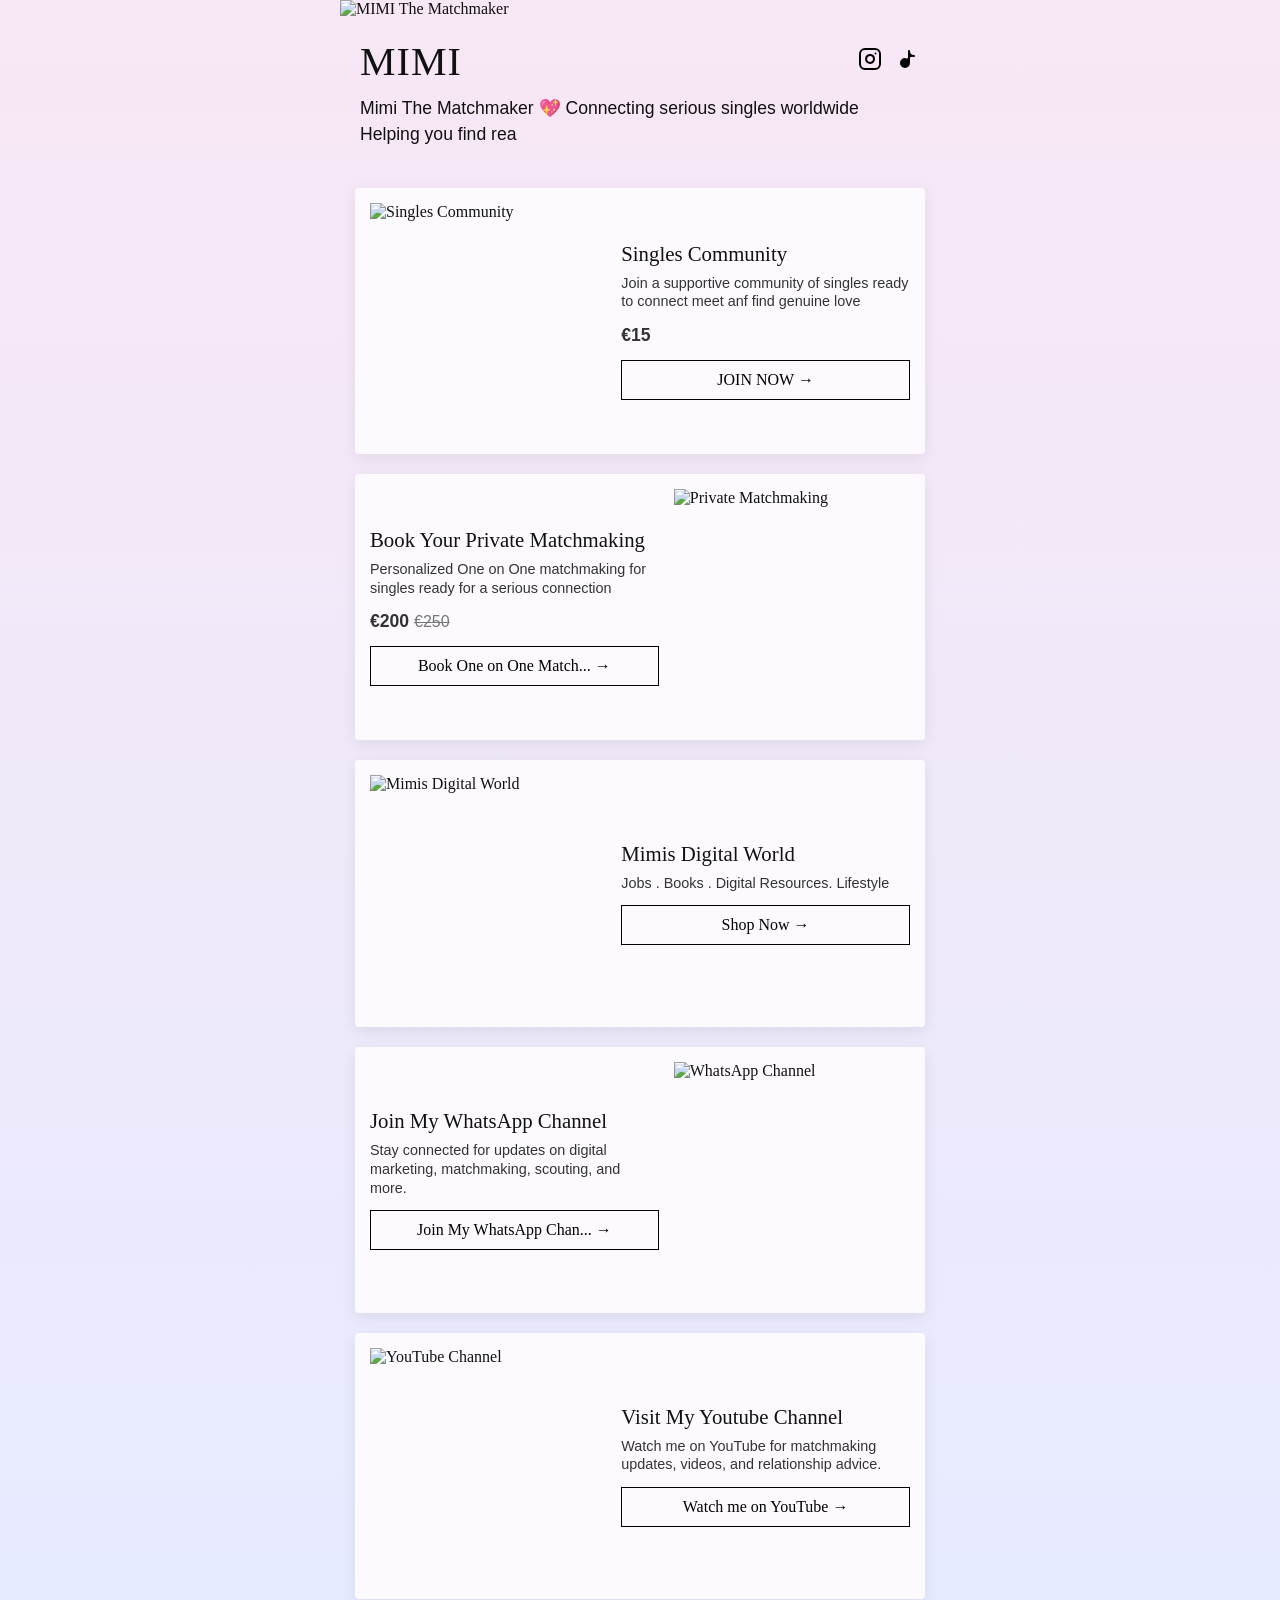
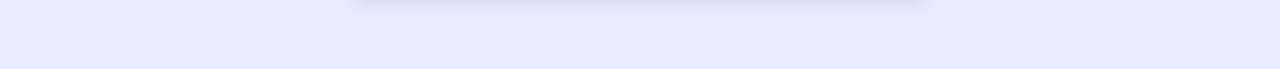
==== index.html @ 8a3f6053 "Update index.html" ====
<!DOCTYPE html>
<html lang="en">
<head>
  <meta charset="UTF-8">
  <meta name="viewport" content="width=device-width, initial-scale=1.0">
  <title>MIMI The Matchmaker</title>
  <link rel="stylesheet" href="style.css">
</head>
<body>

  <div class="container">
    <img src="banner.jpg" alt="MIMI The Matchmaker" class="hero-image">

    <div class="header-section">
      <div class="name-social">
        <h1>MIMI</h1>
        <div class="social-icons">
          <a href="#"><svg width="24" height="24" viewBox="0 0 24 24" fill="none" stroke="black" stroke-width="2" stroke-linecap="round" stroke-linejoin="round"><rect x="2" y="2" width="20" height="20" rx="5" ry="5"></rect><path d="M16 11.37A4 4 0 1 1 12.63 8 4 4 0 0 1 16 11.37z"></path><line x1="17.5" y1="6.5" x2="17.51" y2="6.5"></line></svg></a>
          <a href="#"><svg width="24" height="24" viewBox="0 0 24 24" fill="black" stroke="black" stroke-width="2" stroke-linecap="round" stroke-linejoin="round"><path d="M9 12a4 4 0 1 0 4 4V4a5 5 0 0 0 5 5"></path></svg></a>
        </div>
      </div>
      <p class="bio">Mimi The Matchmaker 💖 Connecting serious singles worldwide Helping you find rea</p>
    </div>

    <div class="card">
      <img src="card1.jpg" alt="Singles Community">
      <div class="card-content">
        <h2>Singles Community</h2>
        <p>Join a supportive community of singles ready to connect meet anf find genuine love</p>
        <p class="price">€15</p>
        <a href="#" class="btn">JOIN NOW &rarr;</a>
      </div>
    </div>

    <div class="card">
      <div class="card-content">
        <h2>Book Your Private Matchmaking</h2>
        <p>Personalized One on One matchmaking for singles ready for a serious connection</p>
        <p class="price">€200 <span class="old-price">€250</span></p>
        <a href="#" class="btn">Book One on One Match... &rarr;</a>
      </div>
      <img src="card2.jpg" alt="Private Matchmaking">
    </div>

    <div class="card">
      <img src="card3.jpg" alt="Mimis Digital World">
      <div class="card-content">
        <h2>Mimis Digital World</h2>
        <p>Jobs . Books . Digital Resources. Lifestyle</p>
        <a href="#" class="btn">Shop Now &rarr;</a>
      </div>
    </div>

    <div class="card">
      <div class="card-content">
        <h2>Join My WhatsApp Channel</h2>
        <p>Stay connected for updates on digital marketing, matchmaking, scouting, and more.</p>
        <a href="#" class="btn">Join My WhatsApp Chan... &rarr;</a>
      </div>
      <img src="card4.jpg" alt="WhatsApp Channel">
    </div>

    <div class="card">
      <img src="card5.jpg" alt="YouTube Channel">
      <div class="card-content">
        <h2>Visit My Youtube Channel</h2>
        <p>Watch me on YouTube for matchmaking updates, videos, and relationship advice.</p>
        <a href="#" class="btn">Watch me on YouTube &rarr;</a>
      </div>
    </div>

  </div>

</body>
</html>
---- style.css ----
* {
  margin: 0;
  padding: 0;
  box-sizing: border-box;
}

body {
  font-family: Georgia, 'Times New Roman', serif;
  background: linear-gradient(to bottom, #f8e7f5, #e6ebff);
  color: #111;
  min-height: 100vh;
  padding-bottom: 50px;
}

.container {
  max-width: 600px;
  margin: 0 auto;
  background-color: transparent;
}

/* Top Banner */
.hero-image {
  width: 100%;
  display: block;
  height: auto;
}

/* Header & Bio */
.header-section {
  padding: 20px;
}

.name-social {
  display: flex;
  justify-content: space-between;
  align-items: center;
  margin-bottom: 10px;
}

h1 {
  font-size: 2.5rem;
  font-weight: normal;
  letter-spacing: 1px;
}

.social-icons a {
  text-decoration: none;
  font-size: 1.5rem;
  margin-left: 10px;
}

.bio {
  font-family: Arial, sans-serif;
  font-size: 1.1rem;
  line-height: 1.5;
}

/* Cards */
.card {
  background: #fdfaff;
  margin: 20px 15px;
  padding: 15px;
  display: flex;
  gap: 15px;
  border-radius: 4px;
  box-shadow: 0 4px 15px rgba(0, 0, 0, 0.08);
  align-items: center;
}

.card img {
  width: 45%;
  object-fit: cover;
  aspect-ratio: 1 / 1;
}

.card-content {
  width: 55%;
  display: flex;
  flex-direction: column;
  gap: 8px;
}

.card h2 {
  font-size: 1.3rem;
  font-weight: normal;
}

.card p {
  font-family: Arial, sans-serif;
  font-size: 0.9rem;
  line-height: 1.3;
  color: #333;
}

.price {
  font-size: 1.1rem !important;
  font-weight: bold;
  margin-top: 5px;
}

.old-price {
  text-decoration: line-through;
  color: #777;
  font-weight: normal;
  font-size: 1rem;
}

/* Buttons */
.btn {
  display: inline-block;
  text-align: center;
  padding: 10px;
  border: 1.5px solid #000;
  color: #000;
  text-decoration: none;
  font-family: Georgia, serif;
  font-size: 1rem;
  margin-top: 5px;
  background-color: #fdfaff;
  transition: background 0.2s;
}

.btn:hover {
  background-color: #f0f0f0;
}

/* Mobile Responsive */
@media (max-width: 500px) {
  .card {
    flex-direction: column;
  }
  .card img, .card-content {
    width: 100%;
  }
  .card img {
    max-height: 250px;
  }
}
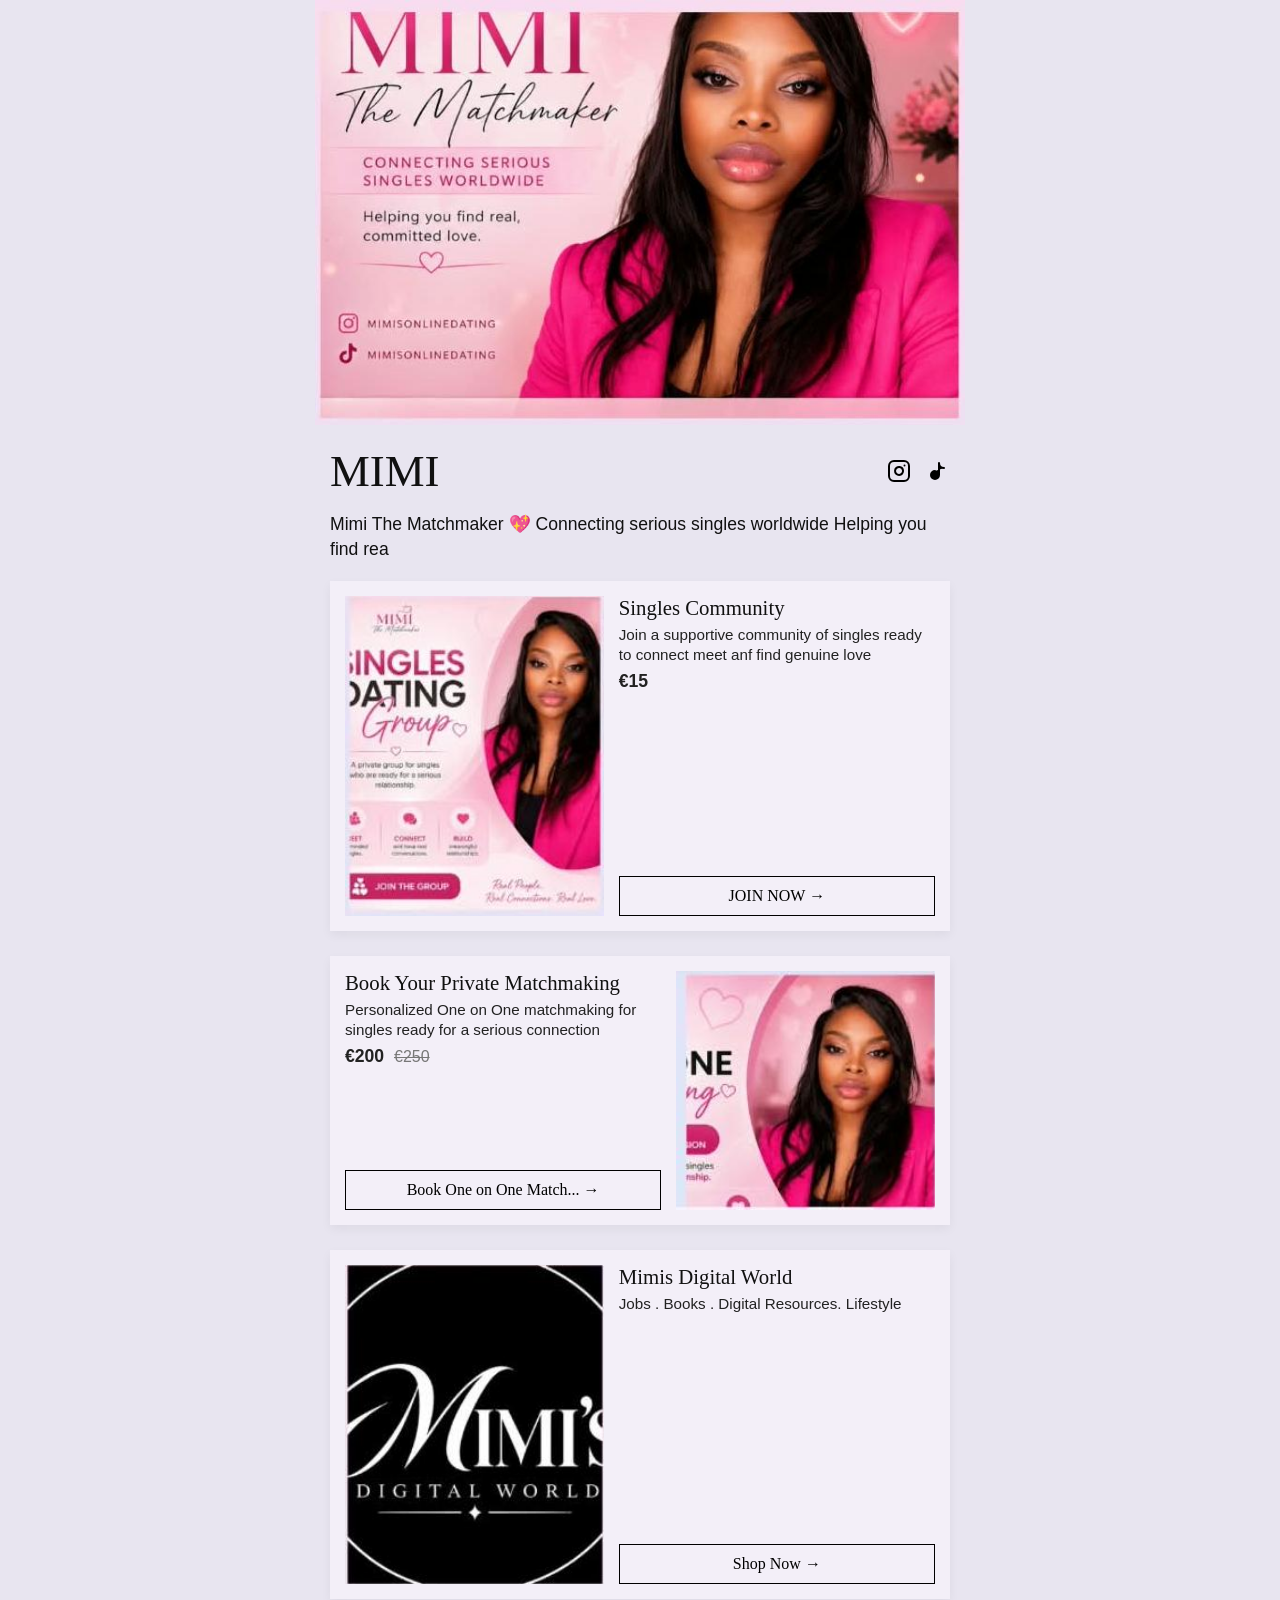
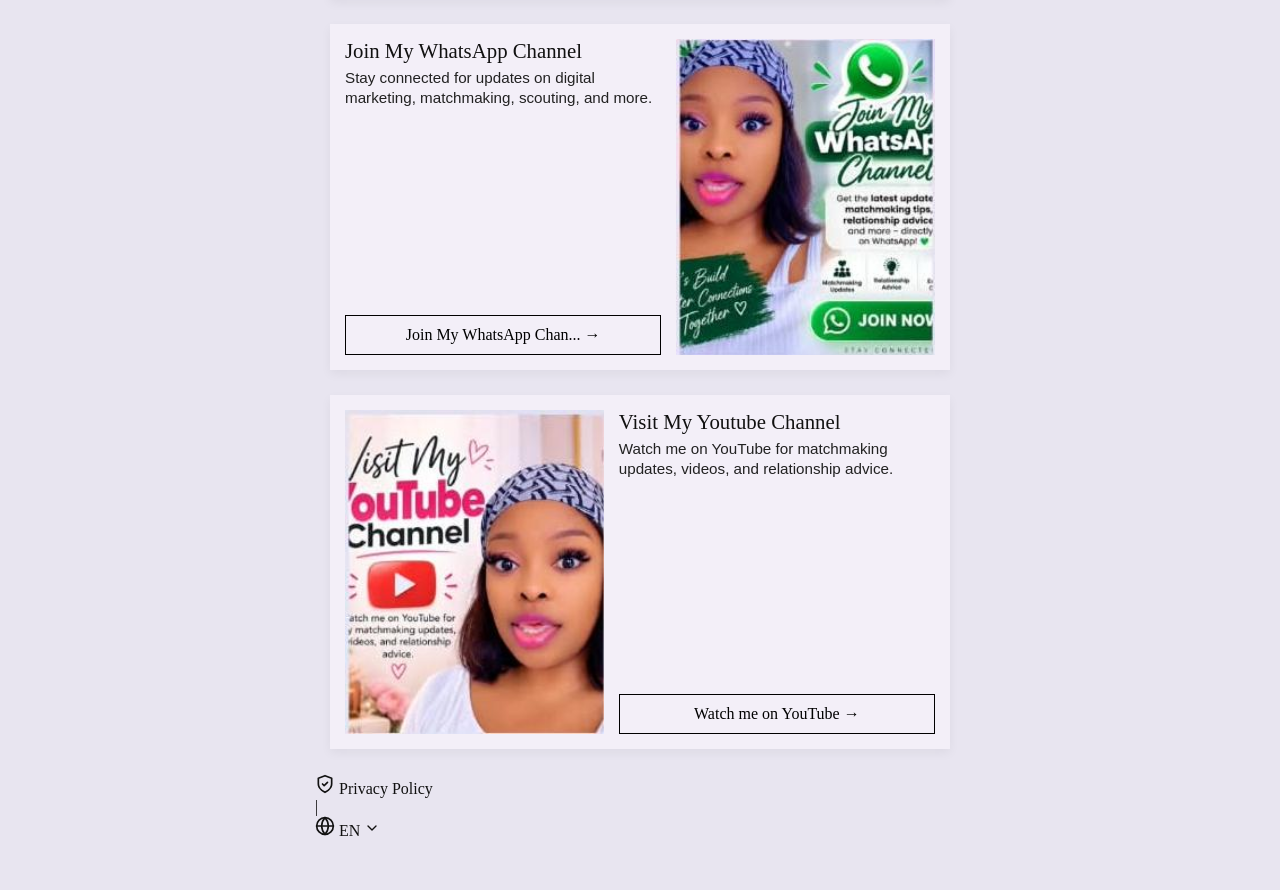
==== commit ebeda926: "Update index.html" ====
--- a/index.html
+++ b/index.html
@@ -22,50 +22,79 @@
       <p class="bio">Mimi The Matchmaker 💖 Connecting serious singles worldwide Helping you find rea</p>
     </div>
 
+    <!-- Card 1 -->
     <div class="card">
       <img src="card1.jpg" alt="Singles Community">
       <div class="card-content">
-        <h2>Singles Community</h2>
-        <p>Join a supportive community of singles ready to connect meet anf find genuine love</p>
-        <p class="price">€15</p>
-        <a href="#" class="btn">JOIN NOW &rarr;</a>
+        <div class="text-group">
+          <h2>Singles Community</h2>
+          <p>Join a supportive community of singles ready to connect meet anf find genuine love</p>
+          <p class="price">€15</p>
+        </div>
+        <a href="#" class="btn"><span>JOIN NOW</span> <span>&rarr;</span></a>
       </div>
     </div>
 
+    <!-- Card 2 -->
     <div class="card">
       <div class="card-content">
-        <h2>Book Your Private Matchmaking</h2>
-        <p>Personalized One on One matchmaking for singles ready for a serious connection</p>
-        <p class="price">€200 <span class="old-price">€250</span></p>
-        <a href="#" class="btn">Book One on One Match... &rarr;</a>
+        <div class="text-group">
+          <h2>Book Your Private Matchmaking</h2>
+          <p>Personalized One on One matchmaking for singles ready for a serious connection</p>
+          <p class="price">€200 <span class="old-price">€250</span></p>
+        </div>
+        <a href="#" class="btn"><span>Book One on One Match...</span> <span>&rarr;</span></a>
       </div>
       <img src="card2.jpg" alt="Private Matchmaking">
     </div>
 
+    <!-- Card 3 -->
     <div class="card">
       <img src="card3.jpg" alt="Mimis Digital World">
       <div class="card-content">
-        <h2>Mimis Digital World</h2>
-        <p>Jobs . Books . Digital Resources. Lifestyle</p>
-        <a href="#" class="btn">Shop Now &rarr;</a>
+        <div class="text-group">
+          <h2>Mimis Digital World</h2>
+          <p>Jobs . Books . Digital Resources. Lifestyle</p>
+        </div>
+        <a href="#" class="btn"><span>Shop Now</span> <span>&rarr;</span></a>
       </div>
     </div>
 
+    <!-- Card 4 -->
     <div class="card">
       <div class="card-content">
-        <h2>Join My WhatsApp Channel</h2>
-        <p>Stay connected for updates on digital marketing, matchmaking, scouting, and more.</p>
-        <a href="#" class="btn">Join My WhatsApp Chan... &rarr;</a>
+        <div class="text-group">
+          <h2>Join My WhatsApp Channel</h2>
+          <p>Stay connected for updates on digital marketing, matchmaking, scouting, and more.</p>
+        </div>
+        <a href="#" class="btn"><span>Join My WhatsApp Chan...</span> <span>&rarr;</span></a>
       </div>
       <img src="card4.jpg" alt="WhatsApp Channel">
     </div>
 
+    <!-- Card 5 -->
     <div class="card">
       <img src="card5.jpg" alt="YouTube Channel">
       <div class="card-content">
-        <h2>Visit My Youtube Channel</h2>
-        <p>Watch me on YouTube for matchmaking updates, videos, and relationship advice.</p>
-        <a href="#" class="btn">Watch me on YouTube &rarr;</a>
+        <div class="text-group">
+          <h2>Visit My Youtube Channel</h2>
+          <p>Watch me on YouTube for matchmaking updates, videos, and relationship advice.</p>
+        </div>
+        <a href="#" class="btn"><span>Watch me on YouTube</span> <span>&rarr;</span></a>
+      </div>
+    </div>
+
+    <!-- Footer (Privacy Policy) -->
+    <div class="footer">
+      <div class="footer-item">
+        <svg width="20" height="20" viewBox="0 0 24 24" fill="none" stroke="currentColor" stroke-width="2" stroke-linecap="round" stroke-linejoin="round"><path d="M12 22s8-4 8-10V5l-8-3-8 3v7c0 6 8 10 8 10z"></path><polyline points="9 12 11 14 15 10"></polyline></svg>
+        <span>Privacy Policy</span>
+      </div>
+      <div class="footer-divider">|</div>
+      <div class="footer-item">
+        <svg width="20" height="20" viewBox="0 0 24 24" fill="none" stroke="currentColor" stroke-width="2" stroke-linecap="round" stroke-linejoin="round"><circle cx="12" cy="12" r="10"></circle><line x1="2" y1="12" x2="22" y2="12"></line><path d="M12 2a15.3 15.3 0 0 1 4 10 15.3 15.3 0 0 1-4 10 15.3 15.3 0 0 1-4-10 15.3 15.3 0 0 1 4-10z"></path></svg>
+        <span>EN</span>
+        <svg width="16" height="16" viewBox="0 0 24 24" fill="none" stroke="currentColor" stroke-width="2" stroke-linecap="round" stroke-linejoin="round"><polyline points="6 9 12 15 18 9"></polyline></svg>
       </div>
     </div>
 
--- a/style.css
+++ b/style.css
@@ -6,90 +6,90 @@
 
 body {
   font-family: Georgia, 'Times New Roman', serif;
-  background: linear-gradient(to bottom, #f8e7f5, #e6ebff);
+  background-color: #e8e5f0; 
   color: #111;
   min-height: 100vh;
   padding-bottom: 50px;
 }
 
 .container {
-  max-width: 600px;
+  max-width: 650px;
   margin: 0 auto;
   background-color: transparent;
 }
 
-/* Top Banner */
 .hero-image {
   width: 100%;
   display: block;
   height: auto;
 }
 
-/* Header & Bio */
 .header-section {
-  padding: 20px;
+  padding: 20px 15px;
 }
 
 .name-social {
   display: flex;
   justify-content: space-between;
   align-items: center;
-  margin-bottom: 10px;
+  margin-bottom: 15px;
 }
 
 h1 {
-  font-size: 2.5rem;
+  font-size: 2.8rem;
   font-weight: normal;
-  letter-spacing: 1px;
+}
+
+.social-icons {
+  display: flex;
+  gap: 15px;
 }
 
 .social-icons a {
   text-decoration: none;
-  font-size: 1.5rem;
-  margin-left: 10px;
+  display: flex;
+  align-items: center;
 }
 
 .bio {
   font-family: Arial, sans-serif;
   font-size: 1.1rem;
-  line-height: 1.5;
+  line-height: 1.4;
 }
 
-/* Cards */
 .card {
-  background: #fdfaff;
-  margin: 20px 15px;
+  background: #f3eff8; 
+  margin: 0 15px 25px 15px;
   padding: 15px;
   display: flex;
   gap: 15px;
-  border-radius: 4px;
-  box-shadow: 0 4px 15px rgba(0, 0, 0, 0.08);
-  align-items: center;
+  box-shadow: 0 4px 10px rgba(0, 0, 0, 0.05);
+  align-items: stretch;
 }
 
 .card img {
   width: 45%;
   object-fit: cover;
-  aspect-ratio: 1 / 1;
 }
 
 .card-content {
   width: 55%;
   display: flex;
   flex-direction: column;
-  gap: 8px;
+  justify-content: space-between;
 }
 
 .card h2 {
   font-size: 1.3rem;
   font-weight: normal;
+  margin-bottom: 5px;
 }
 
 .card p {
   font-family: Arial, sans-serif;
-  font-size: 0.9rem;
+  font-size: 0.95rem;
   line-height: 1.3;
-  color: #333;
+  color: #222;
 }
 
 .price {
@@ -103,36 +103,34 @@
   color: #777;
   font-weight: normal;
   font-size: 1rem;
+  margin-left: 5px;
 }
 
-/* Buttons */
 .btn {
   display: inline-block;
   text-align: center;
   padding: 10px;
-  border: 1.5px solid #000;
+  border: 1px solid #000;
   color: #000;
   text-decoration: none;
   font-family: Georgia, serif;
   font-size: 1rem;
-  margin-top: 5px;
-  background-color: #fdfaff;
-  transition: background 0.2s;
+  margin-top: 10px;
+  background-color: #f3eff8;
 }
 
-.btn:hover {
-  background-color: #f0f0f0;
-}
-
-/* Mobile Responsive */
 @media (max-width: 500px) {
   .card {
     flex-direction: column;
   }
-  .card img, .card-content {
+  .card img {
+    width: 100%;
+    aspect-ratio: 1 / 1;
+  }
+  .card-content {
     width: 100%;
   }
-  .card img {
-    max-height: 250px;
+  .card:nth-child(even) {
+     flex-direction: column-reverse; 
   }
 }
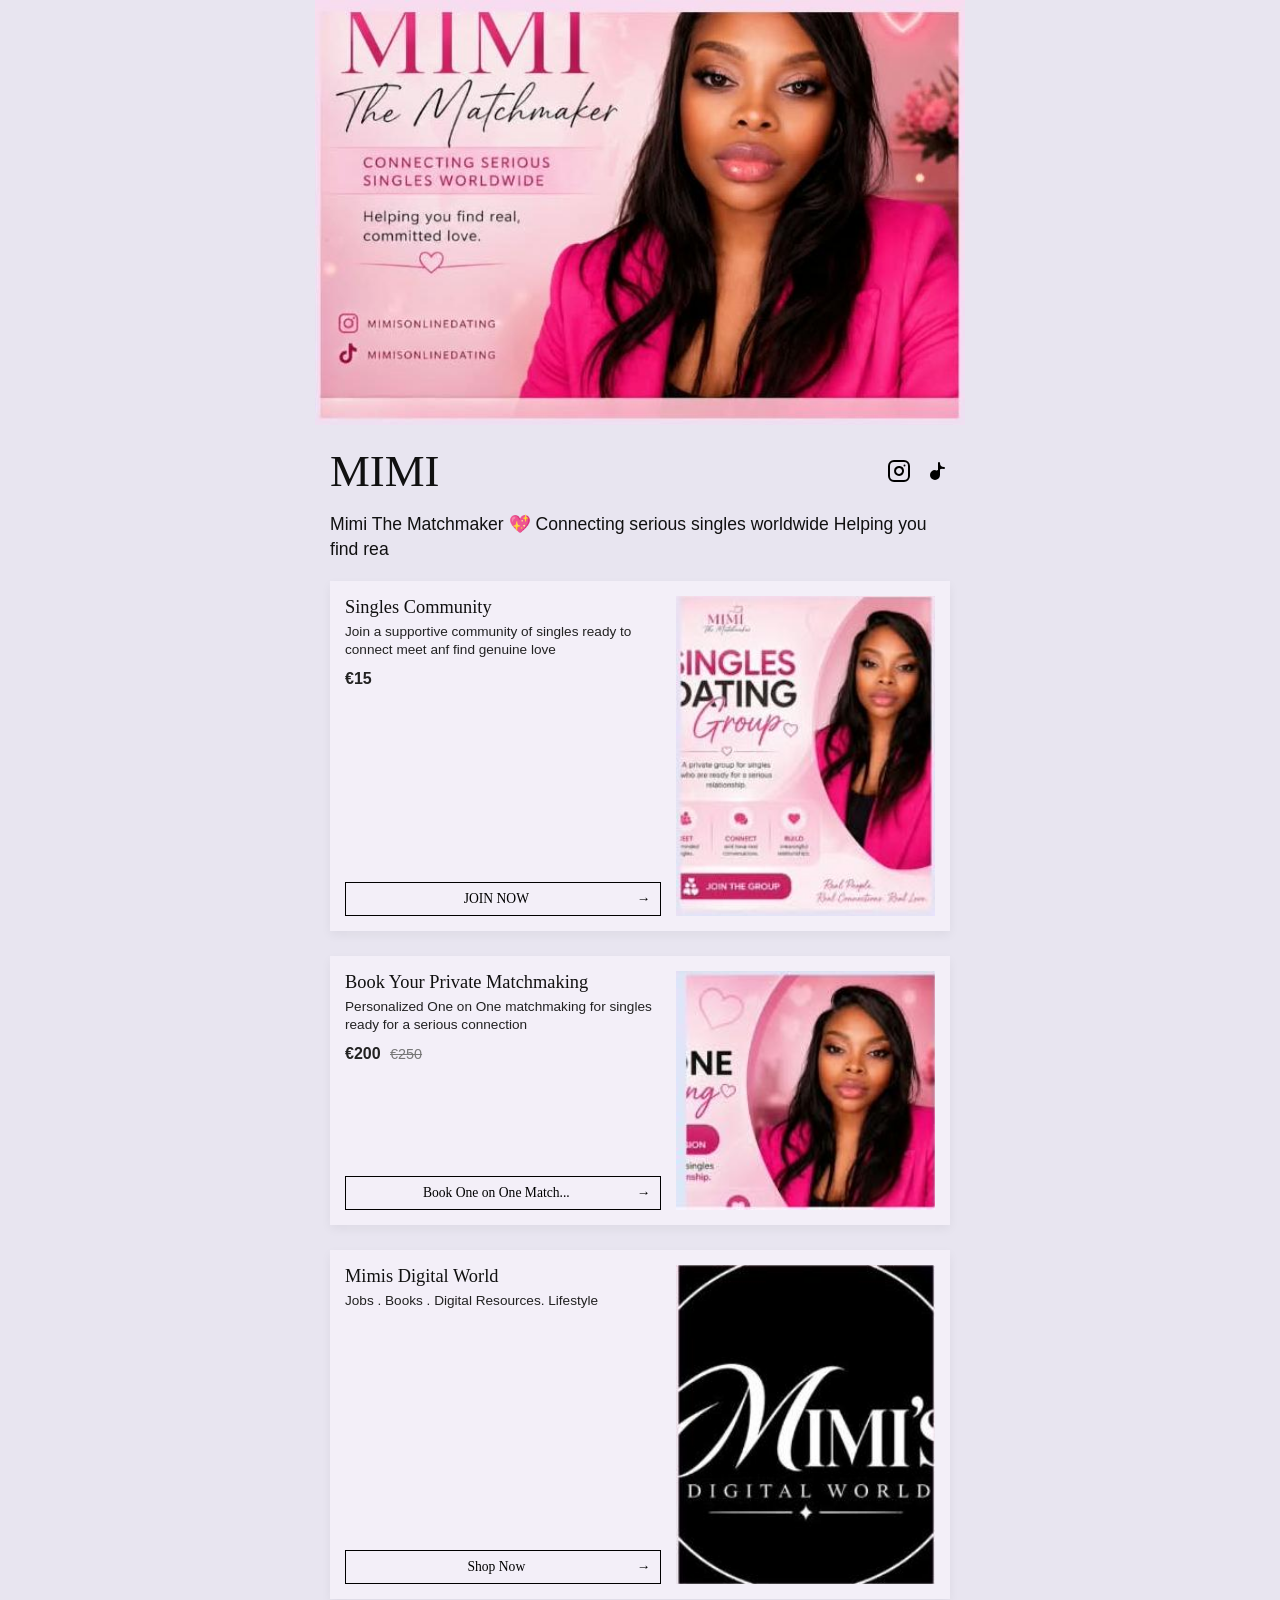
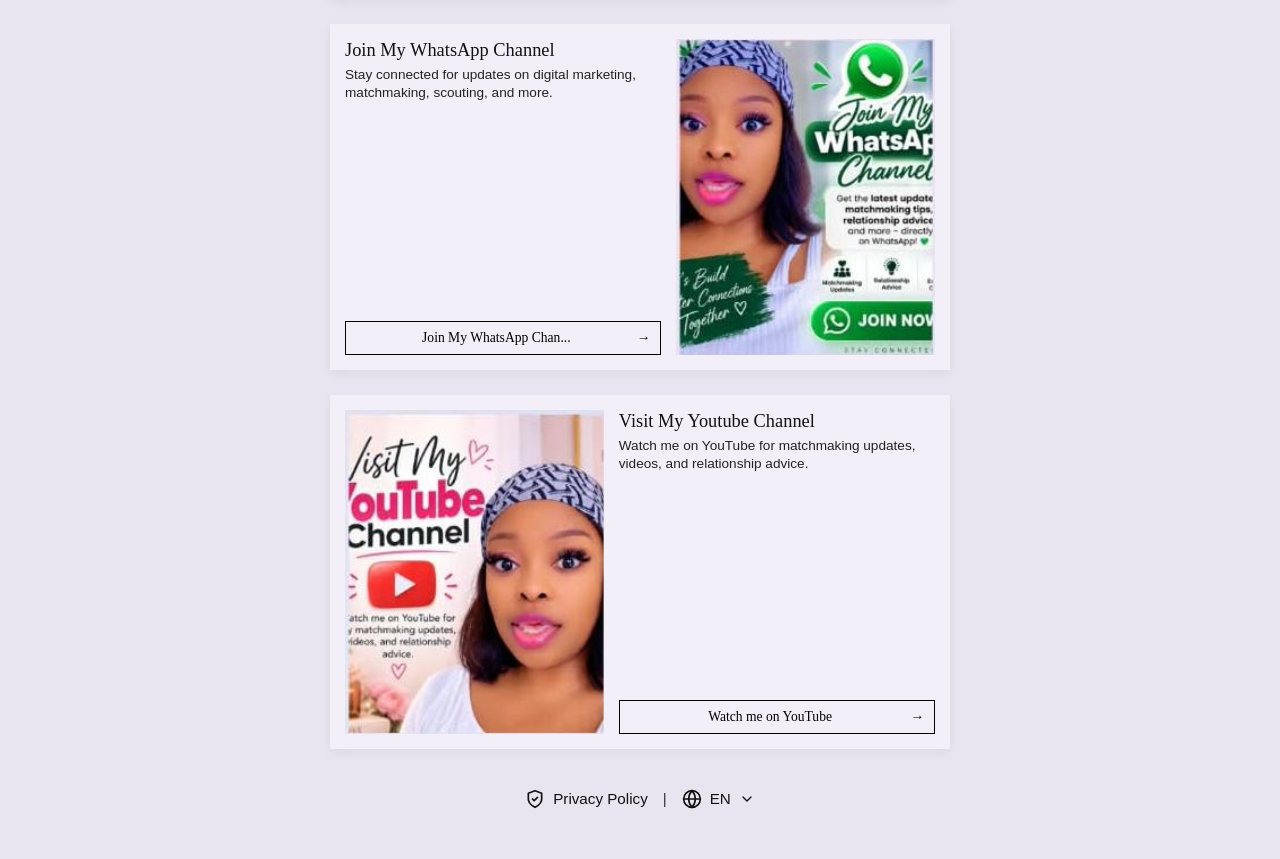
==== commit bf1e8611: "Update index.html" ====
--- a/index.html
+++ b/index.html
@@ -22,7 +22,7 @@
       <p class="bio">Mimi The Matchmaker 💖 Connecting serious singles worldwide Helping you find rea</p>
     </div>
 
-    <!-- Card 1 -->
+    <!-- Card 1: Image LEFT, Text RIGHT -->
     <div class="card">
       <img src="card1.jpg" alt="Singles Community">
       <div class="card-content">
@@ -35,7 +35,7 @@
       </div>
     </div>
 
-    <!-- Card 2 -->
+    <!-- Card 2: Text LEFT, Image RIGHT -->
     <div class="card">
       <div class="card-content">
         <div class="text-group">
@@ -48,7 +48,7 @@
       <img src="card2.jpg" alt="Private Matchmaking">
     </div>
 
-    <!-- Card 3 -->
+    <!-- Card 3: Image LEFT, Text RIGHT -->
     <div class="card">
       <img src="card3.jpg" alt="Mimis Digital World">
       <div class="card-content">
@@ -60,7 +60,7 @@
       </div>
     </div>
 
-    <!-- Card 4 -->
+    <!-- Card 4: Text LEFT, Image RIGHT -->
     <div class="card">
       <div class="card-content">
         <div class="text-group">
@@ -72,7 +72,7 @@
       <img src="card4.jpg" alt="WhatsApp Channel">
     </div>
 
-    <!-- Card 5 -->
+    <!-- Card 5: Image LEFT, Text RIGHT -->
     <div class="card">
       <img src="card5.jpg" alt="YouTube Channel">
       <div class="card-content">
@@ -84,7 +84,7 @@
       </div>
     </div>
 
-    <!-- Footer (Privacy Policy) -->
+    <!-- Footer -->
     <div class="footer">
       <div class="footer-item">
         <svg width="20" height="20" viewBox="0 0 24 24" fill="none" stroke="currentColor" stroke-width="2" stroke-linecap="round" stroke-linejoin="round"><path d="M12 22s8-4 8-10V5l-8-3-8 3v7c0 6 8 10 8 10z"></path><polyline points="9 12 11 14 15 10"></polyline></svg>
--- a/style.css
+++ b/style.css
@@ -57,43 +57,59 @@
   line-height: 1.4;
 }
 
+/* THE CARDS */
 .card {
   background: #f3eff8; 
   margin: 0 15px 25px 15px;
   padding: 15px;
   display: flex;
+  flex-direction: row; /* Forces side-by-side always */
   gap: 15px;
   box-shadow: 0 4px 10px rgba(0, 0, 0, 0.05);
   align-items: stretch;
 }
 
+/* Exactly forcing the right images to the right side */
+.card:nth-child(3), /* Card 2 (Private Matchmaking) */
+.card:nth-child(5)  /* Card 4 (WhatsApp) */ {
+  flex-direction: row-reverse;
+}
+
 .card img {
   width: 45%;
   object-fit: cover;
+  image-rendering: -webkit-optimize-contrast; /* Makes images HD */
+  image-rendering: crisp-edges;
 }
 
 .card-content {
   width: 55%;
   display: flex;
   flex-direction: column;
-  justify-content: space-between;
+  justify-content: space-between; /* Pushes the button to the absolute bottom */
+}
+
+.text-group {
+  display: flex;
+  flex-direction: column;
+  gap: 5px;
 }
 
 .card h2 {
-  font-size: 1.3rem;
+  font-size: 1.15rem;
   font-weight: normal;
-  margin-bottom: 5px;
+  line-height: 1.2;
 }
 
 .card p {
   font-family: Arial, sans-serif;
-  font-size: 0.95rem;
+  font-size: 0.85rem;
   line-height: 1.3;
   color: #222;
 }
 
 .price {
-  font-size: 1.1rem !important;
+  font-size: 1rem !important;
   font-weight: bold;
   margin-top: 5px;
 }
@@ -102,35 +118,45 @@
   text-decoration: line-through;
   color: #777;
   font-weight: normal;
-  font-size: 1rem;
+  font-size: 0.9rem;
   margin-left: 5px;
 }
 
 .btn {
-  display: inline-block;
-  text-align: center;
-  padding: 10px;
+  display: flex;
+  justify-content: space-between; 
+  align-items: center;
+  padding: 8px 10px;
   border: 1px solid #000;
   color: #000;
   text-decoration: none;
   font-family: Georgia, serif;
-  font-size: 1rem;
+  font-size: 0.85rem;
   margin-top: 10px;
   background-color: #f3eff8;
 }
 
-@media (max-width: 500px) {
-  .card {
-    flex-direction: column;
-  }
-  .card img {
-    width: 100%;
-    aspect-ratio: 1 / 1;
-  }
-  .card-content {
-    width: 100%;
-  }
-  .card:nth-child(even) {
-     flex-direction: column-reverse; 
-  }
+.btn span:first-child {
+    text-align: center;
+    flex-grow: 1; 
 }
+
+.footer {
+  display: flex;
+  justify-content: center;
+  align-items: center;
+  gap: 15px;
+  margin-top: 40px;
+  font-family: Arial, sans-serif;
+  font-size: 0.95rem;
+}
+
+.footer-item {
+  display: flex;
+  align-items: center;
+  gap: 8px;
+}
+
+.footer-divider {
+  color: #333;
+}
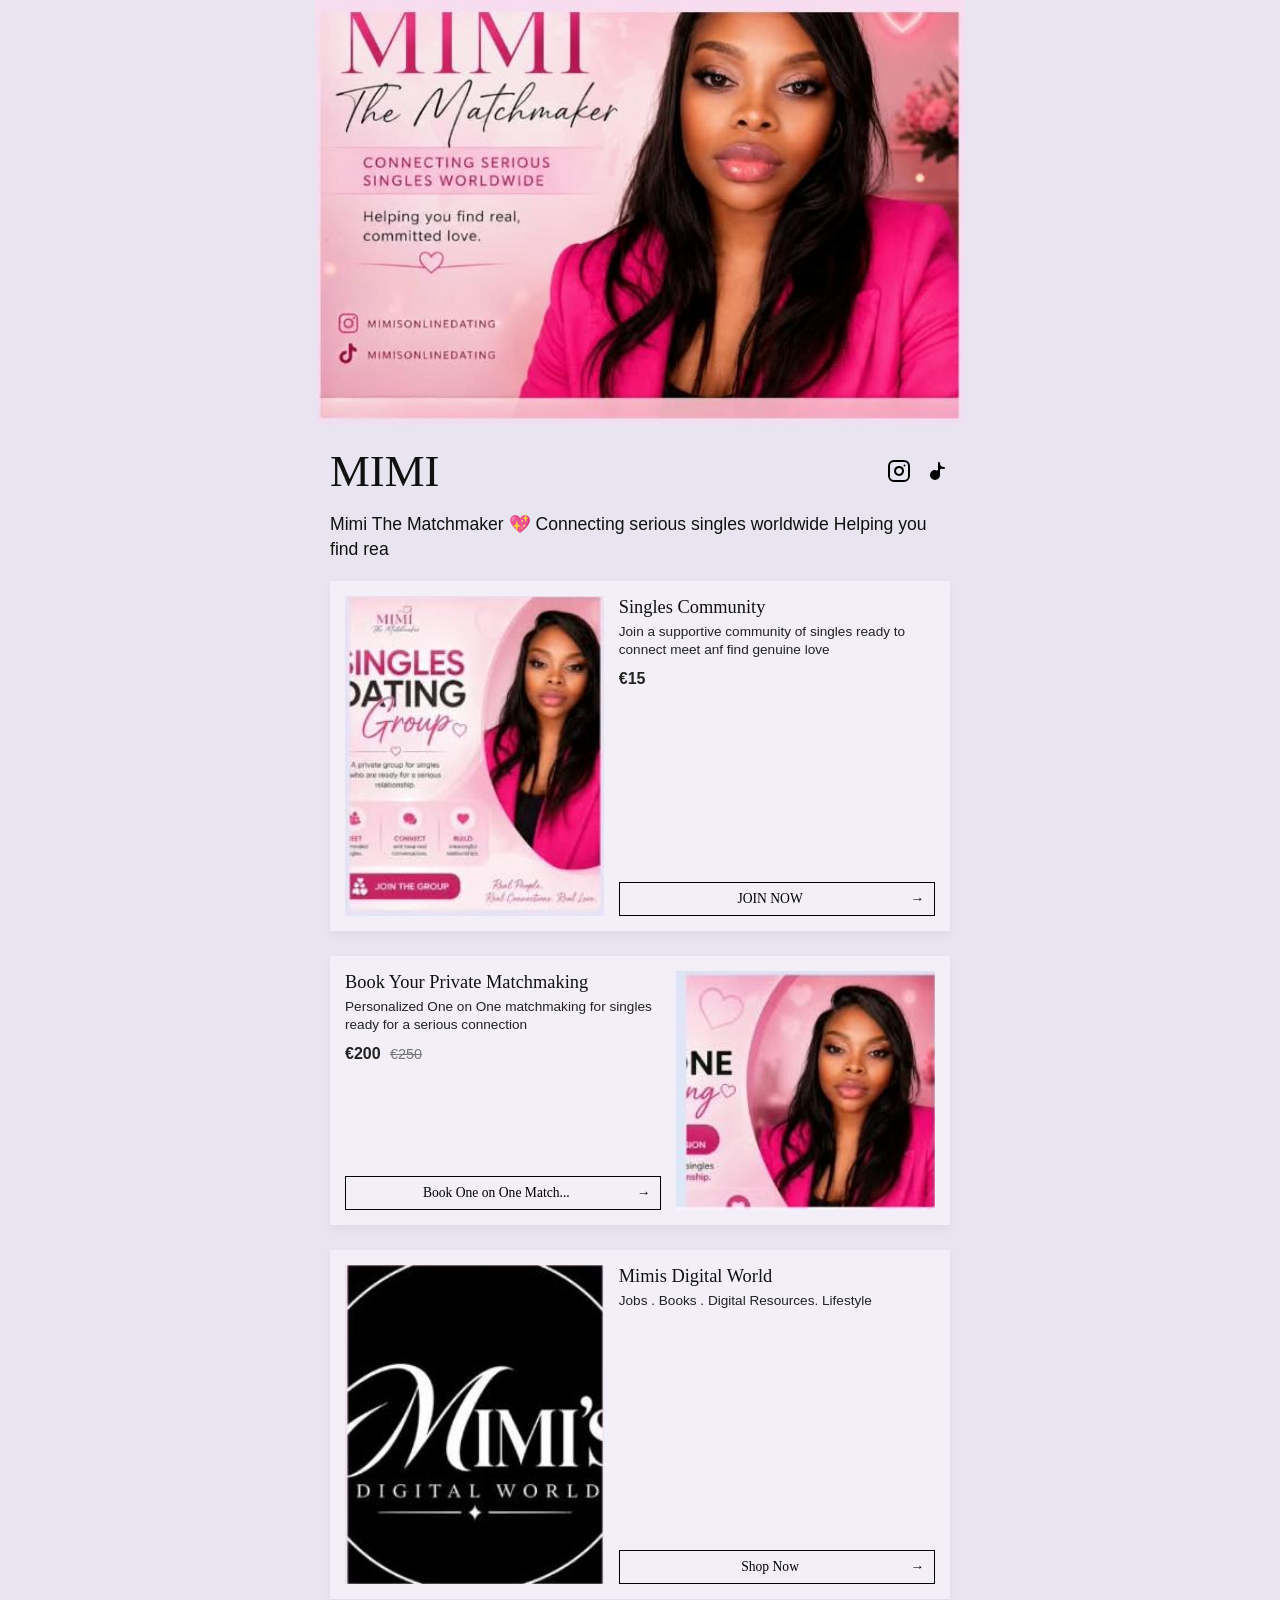
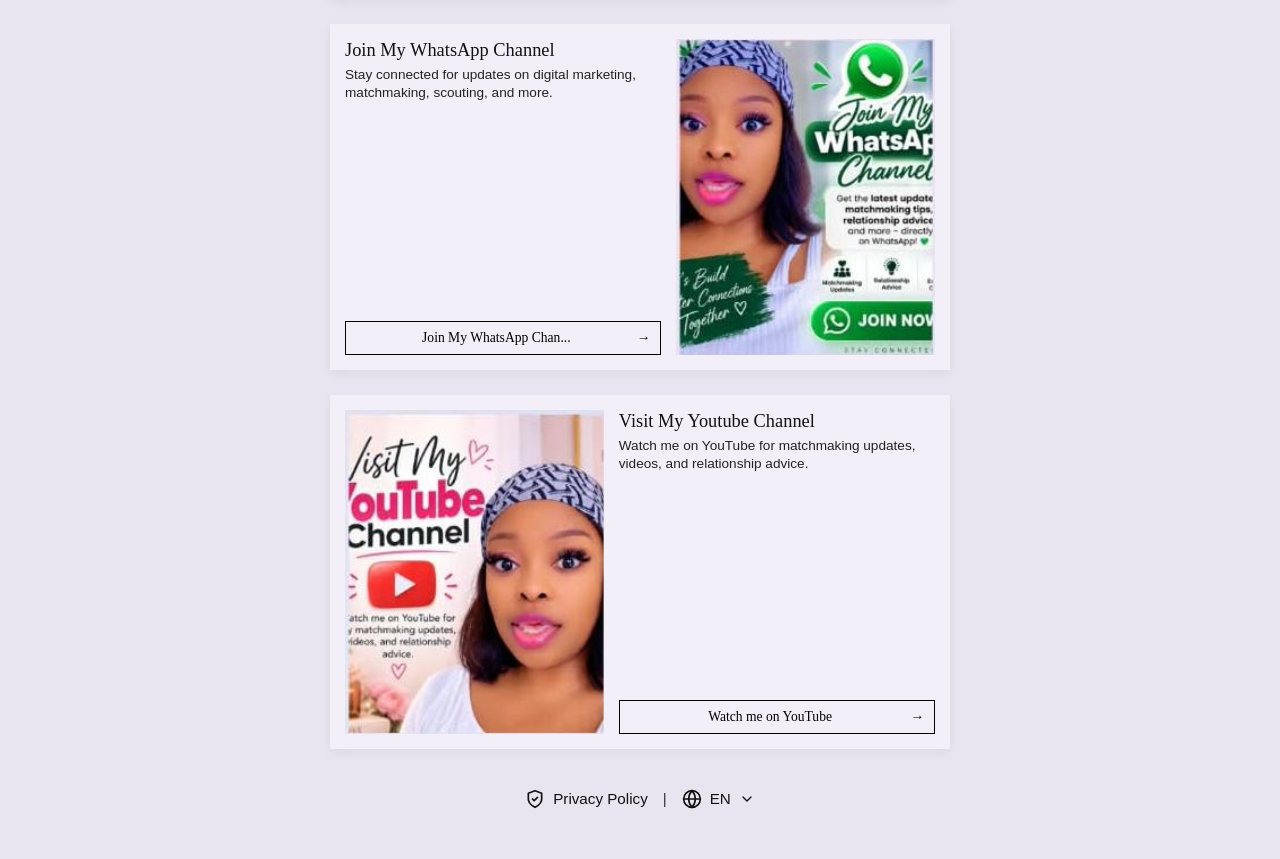
==== commit 8abeb243: "Update index.html" ====
--- a/index.html
+++ b/index.html
@@ -22,8 +22,8 @@
       <p class="bio">Mimi The Matchmaker 💖 Connecting serious singles worldwide Helping you find rea</p>
     </div>
 
-    <!-- Card 1: Image LEFT, Text RIGHT -->
-    <div class="card">
+    <!-- Card 1: Image LEFT -->
+    <div class="card card-img-left">
       <img src="card1.jpg" alt="Singles Community">
       <div class="card-content">
         <div class="text-group">
@@ -35,8 +35,9 @@
       </div>
     </div>
 
-    <!-- Card 2: Text LEFT, Image RIGHT -->
-    <div class="card">
+    <!-- Card 2: Image RIGHT -->
+    <div class="card card-img-right">
+      <img src="card2.jpg" alt="Private Matchmaking">
       <div class="card-content">
         <div class="text-group">
           <h2>Book Your Private Matchmaking</h2>
@@ -45,11 +46,10 @@
         </div>
         <a href="#" class="btn"><span>Book One on One Match...</span> <span>&rarr;</span></a>
       </div>
-      <img src="card2.jpg" alt="Private Matchmaking">
     </div>
 
-    <!-- Card 3: Image LEFT, Text RIGHT -->
-    <div class="card">
+    <!-- Card 3: Image LEFT -->
+    <div class="card card-img-left">
       <img src="card3.jpg" alt="Mimis Digital World">
       <div class="card-content">
         <div class="text-group">
@@ -60,8 +60,9 @@
       </div>
     </div>
 
-    <!-- Card 4: Text LEFT, Image RIGHT -->
-    <div class="card">
+    <!-- Card 4: Image RIGHT -->
+    <div class="card card-img-right">
+      <img src="card4.jpg" alt="WhatsApp Channel">
       <div class="card-content">
         <div class="text-group">
           <h2>Join My WhatsApp Channel</h2>
@@ -69,11 +70,10 @@
         </div>
         <a href="#" class="btn"><span>Join My WhatsApp Chan...</span> <span>&rarr;</span></a>
       </div>
-      <img src="card4.jpg" alt="WhatsApp Channel">
     </div>
 
-    <!-- Card 5: Image LEFT, Text RIGHT -->
-    <div class="card">
+    <!-- Card 5: Image LEFT -->
+    <div class="card card-img-left">
       <img src="card5.jpg" alt="YouTube Channel">
       <div class="card-content">
         <div class="text-group">
--- a/style.css
+++ b/style.css
@@ -69,16 +69,32 @@
   align-items: stretch;
 }
 
-/* Exactly forcing the right images to the right side */
-.card:nth-child(3), /* Card 2 (Private Matchmaking) */
-.card:nth-child(5)  /* Card 4 (WhatsApp) */ {
-  flex-direction: row-reverse;
+/* LOCK THE EXACT IMAGE PLACEMENT */
+/* Card 1 (Singles) - Image Left */
+.card:nth-child(3) {
+  flex-direction: row; 
+}
+/* Card 2 (Matchmaking) - Image Right */
+.card:nth-child(4) {
+  flex-direction: row-reverse; 
+}
+/* Card 3 (Black Image) - Image Left */
+.card:nth-child(5) {
+  flex-direction: row; 
+}
+/* Card 4 (WhatsApp) - Image Right */
+.card:nth-child(6) {
+  flex-direction: row-reverse; 
+}
+/* Card 5 (YouTube) - Image Left */
+.card:nth-child(7) {
+  flex-direction: row; 
 }
 
 .card img {
   width: 45%;
   object-fit: cover;
-  image-rendering: -webkit-optimize-contrast; /* Makes images HD */
+  image-rendering: -webkit-optimize-contrast;
   image-rendering: crisp-edges;
 }
 
@@ -86,7 +102,7 @@
   width: 55%;
   display: flex;
   flex-direction: column;
-  justify-content: space-between; /* Pushes the button to the absolute bottom */
+  justify-content: space-between; /* Pushes button to bottom */
 }
 
 .text-group {
